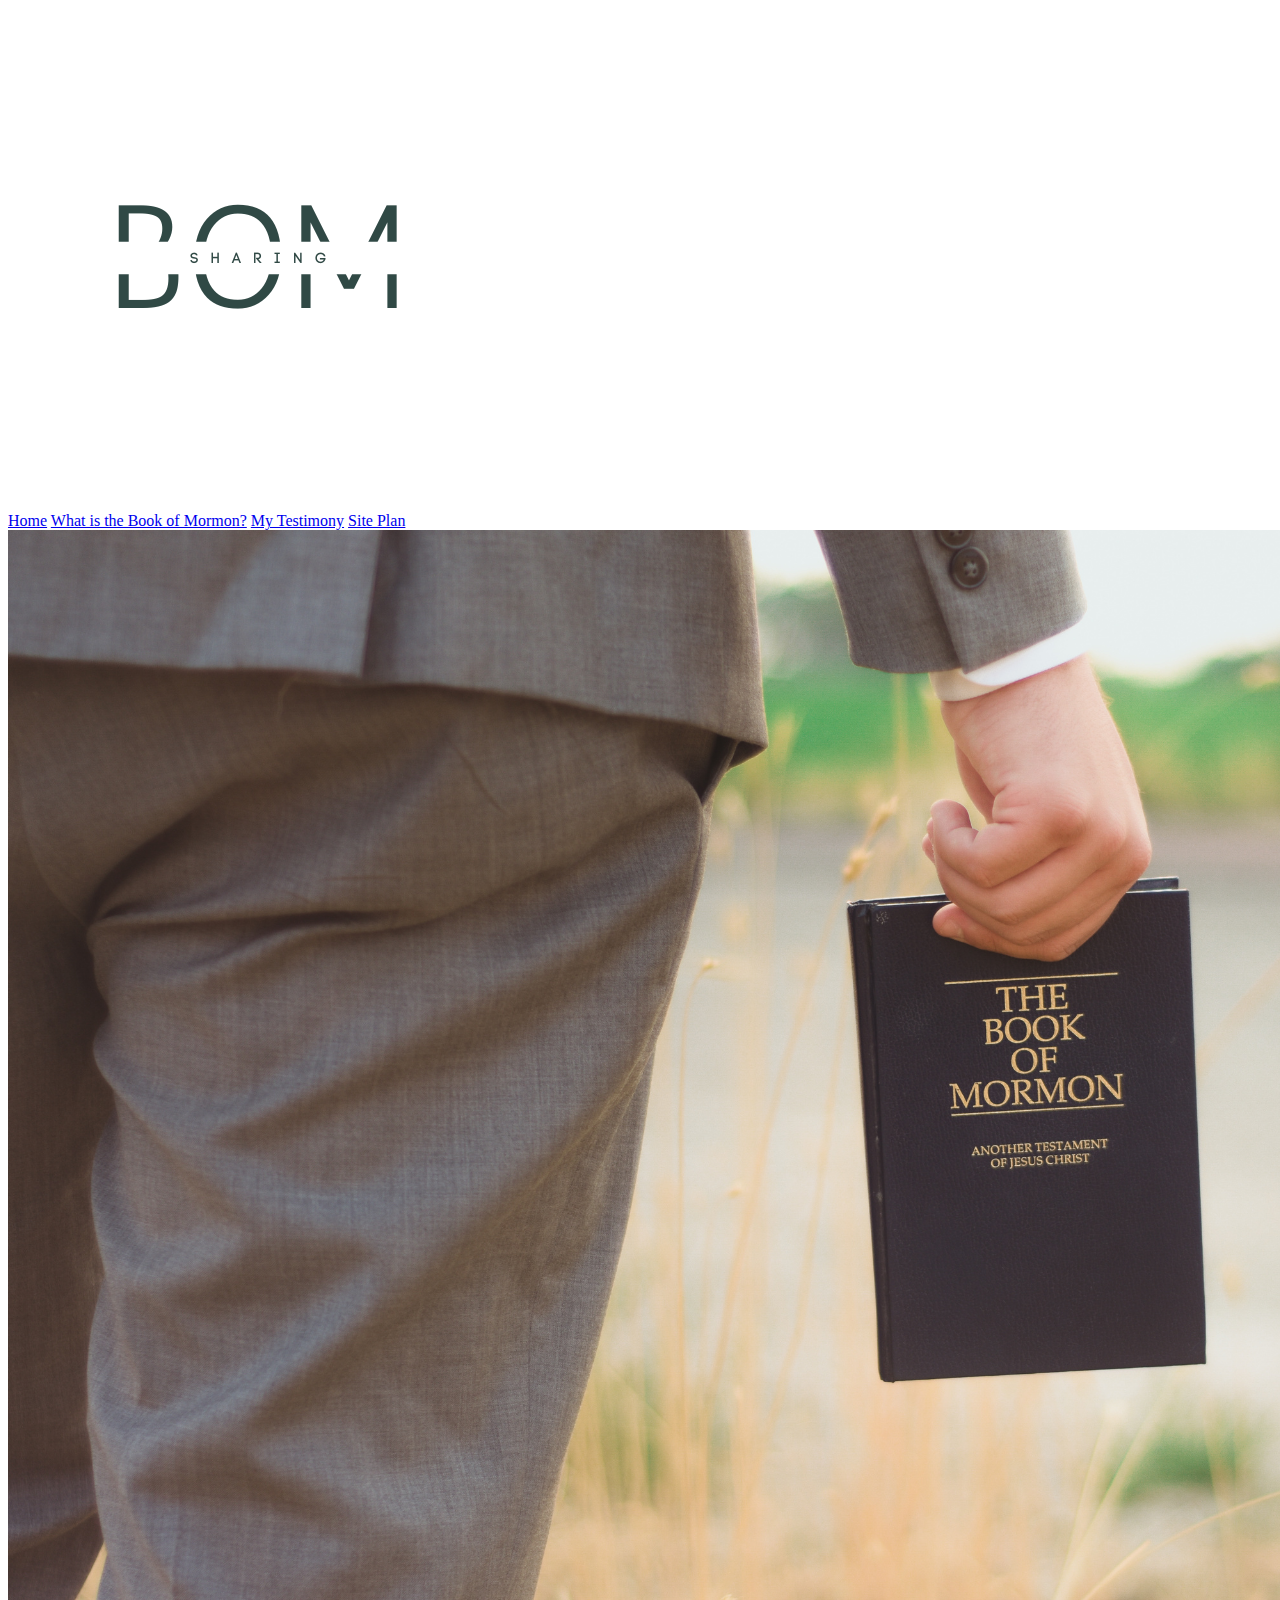
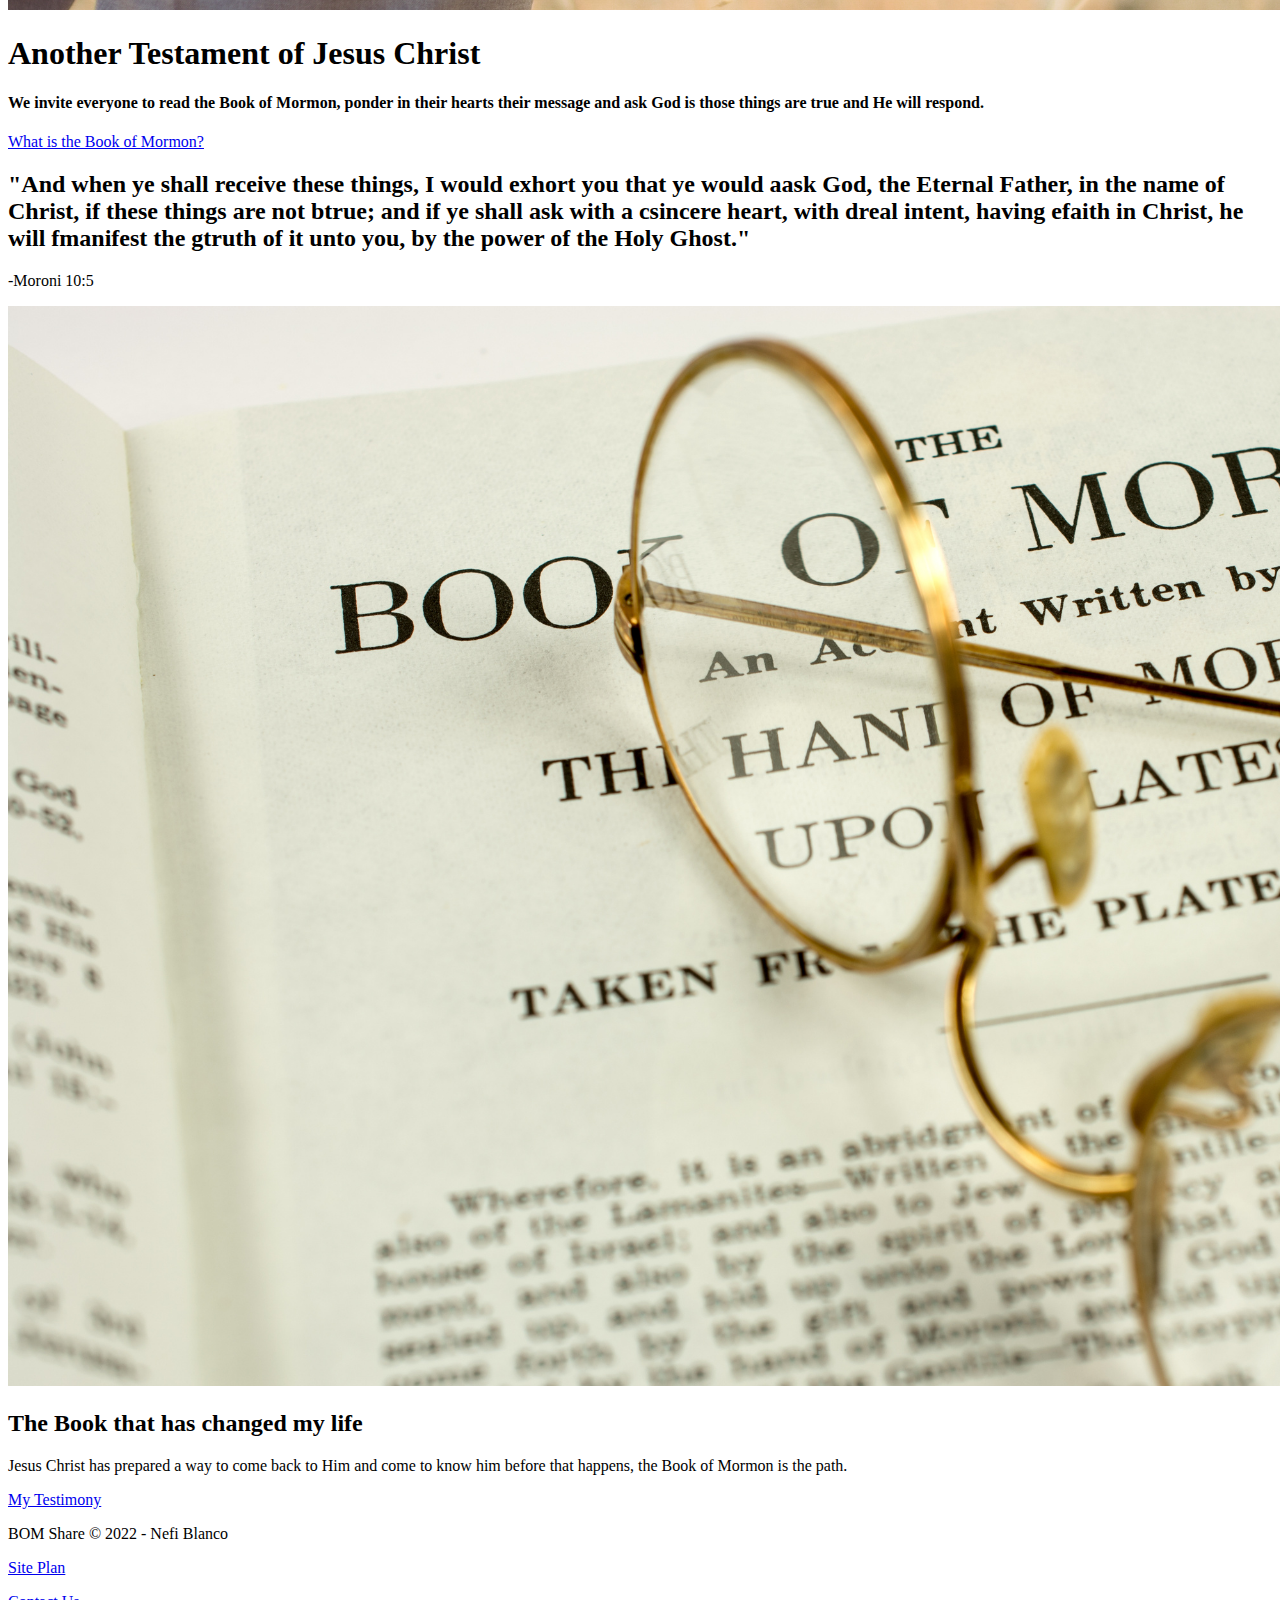
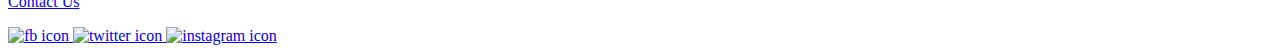
==== bomshare/index.html @ f108182d "html for personal site" ====
<!DOCTYPE html>
<html lang="en">
<head>
    <meta charset="UTF-8">
    <meta http-equiv="X-UA-Compatible" content="IE=edge">
    <meta name="viewport" content="width=device-width, initial-scale=1.0">
    <title>Personal Site</title>
    <link rel="stylesheet" href="styles/style.css">
</head>
<body>
    <div id="content">
        <header>
            <a id="logo_link" href="index.html">
            <img class="logo" src="images/BOM.jpg" alt="Personal Website Logo">
            </a>
                <nav>
                    <a href="index.html">Home</a>
                    <a href="whatisthebom.html">What is the Book of Mormon?</a>
                    <a href="mytestimony.html">My Testimony</a>
                    <a href="site-plan.html">Site Plan</a>
                </nav>
        </header>
        <div id="hero">
            <div id="hero-box">
                <img id="hero-img" src="images/1.png" alt="BOM presentation">
            </div>
            <div id="background"></div>
            <section id="hero-msg">
                <h1 class="home-title">Another Testament of Jesus Christ</h1>
                <h4>We invite everyone to read the Book of Mormon, ponder in their hearts their message and ask God is those things are true and He will respond.</h4>
                <div class="button-box">
                    <a class="book" href="whatisthebom.html">What is the Book of Mormon?</a>
                </div>
            </section>
        </div>
        <main class="home-grid">
            <div>
                <h2>"And when ye shall receive these things, I would exhort you that ye would aask God, the Eternal Father, in the name of Christ, if these things are not btrue; and if ye shall ask with a csincere heart, with dreal intent, having efaith in Christ, he will fmanifest the gtruth of it unto you, by the power of the Holy Ghost."</h2>
                <p>-Moroni 10:5</p>
            </div>
            <img class="bottom-hero" src="images/2.png" alt="open-book">
            <div id="background"></div>
            <section class="msg">
                <h2>The Book that has changed my life</h2>
                <p>Jesus Christ has prepared a way to come back to Him and come to know him before that happens, the Book of Mormon is the path.</p>
                <a class='mytestimony' href="mytestimony.html">My Testimony</a>
            </section>
        </main>
        <footer>
            <p>BOM Share &copy; 2022 - Nefi Blanco</p>
            <p><a href="site-plan.html">Site Plan</a></p>
            <p><a href="contactus.html">Contact Us</a></p>
            <div class="social">
                <a href="https://facebook.com" target="_blank">
                    <img class="smlogo" src="https://f.hubspotusercontent30.net/hubfs/2235233/blog-import/2020/20-08-Aug/sm-icons-facebook-logo.png" alt="fb icon">
                </a>
                <a href="https://youtube.com" target="_blank">
                    <img class="smlogo" src="https://blog.hootsuite.com/wp-content/uploads/2018/09/yt_icon_rgb-620x438.png" alt="twitter icon">
                </a>
                <a href="https://whatsapp.com" target="_blank">
                    <img class="smlogo" src="https://www.freepnglogos.com/uploads/whatsapp-png-logo-1.png" alt="instagram icon">
                </a>
            </div>
        </footer>
    </div>
</body>
</html>
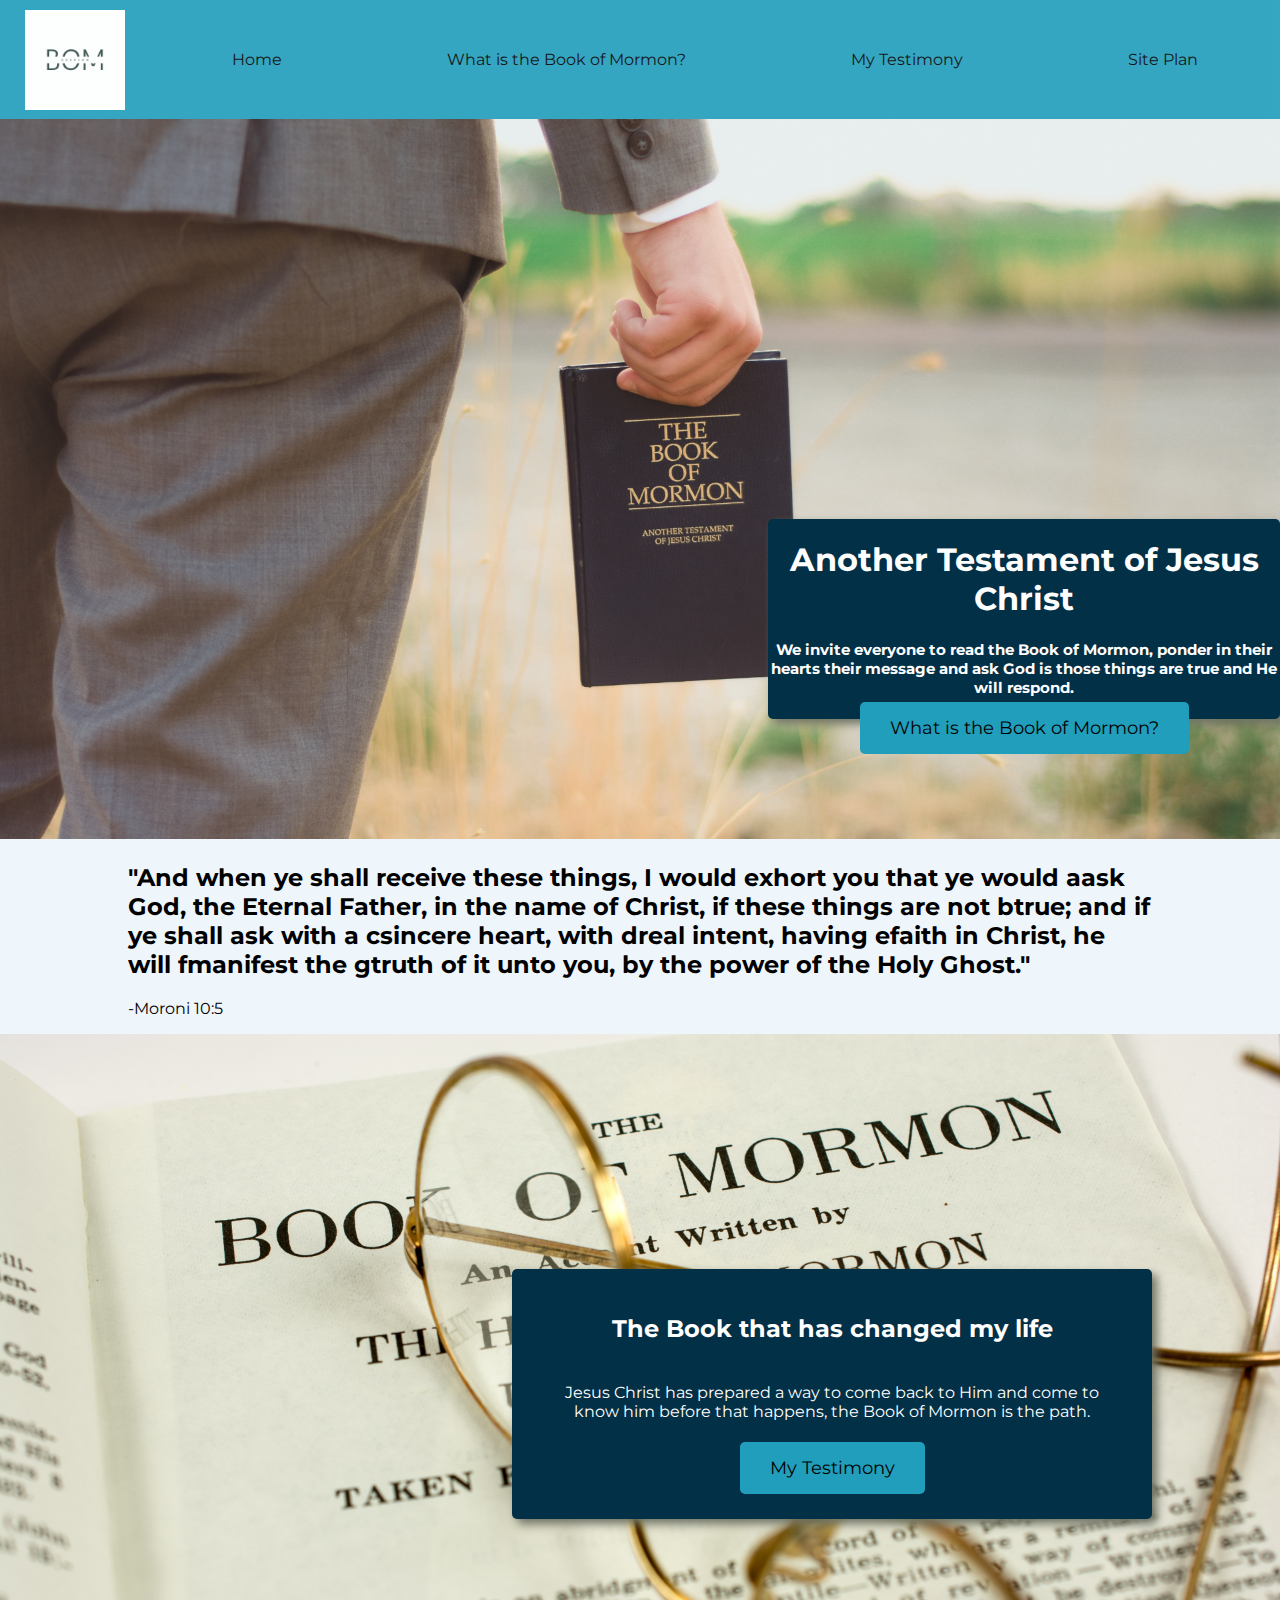
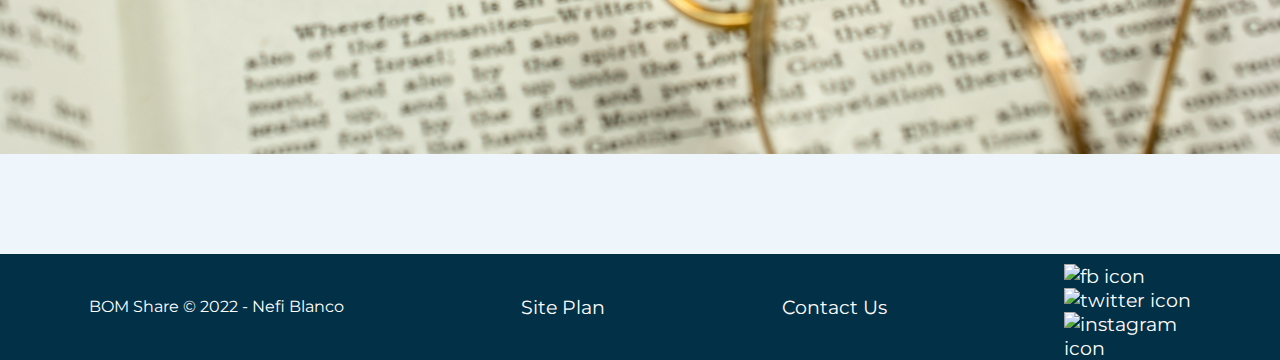
==== commit aadf4ccd: "Create css" ====
--- a/bomshare/index.html
+++ b/bomshare/index.html
@@ -24,7 +24,7 @@
             <div id="hero-box">
                 <img id="hero-img" src="images/1.png" alt="BOM presentation">
             </div>
-            <div id="background"></div>
+            <div class = "background" id="background1"></div>
             <section id="hero-msg">
                 <h1 class="home-title">Another Testament of Jesus Christ</h1>
                 <h4>We invite everyone to read the Book of Mormon, ponder in their hearts their message and ask God is those things are true and He will respond.</h4>
@@ -34,12 +34,12 @@
             </section>
         </div>
         <main class="home-grid">
-            <div>
+            <div class = "mid-message">
                 <h2>"And when ye shall receive these things, I would exhort you that ye would aask God, the Eternal Father, in the name of Christ, if these things are not btrue; and if ye shall ask with a csincere heart, with dreal intent, having efaith in Christ, he will fmanifest the gtruth of it unto you, by the power of the Holy Ghost."</h2>
                 <p>-Moroni 10:5</p>
             </div>
             <img class="bottom-hero" src="images/2.png" alt="open-book">
-            <div id="background"></div>
+            <div class = "background" id="background2"></div>
             <section class="msg">
                 <h2>The Book that has changed my life</h2>
                 <p>Jesus Christ has prepared a way to come back to Him and come to know him before that happens, the Book of Mormon is the path.</p>
--- a/bomshare/styles/style.css
+++ b/bomshare/styles/style.css
@@ -0,0 +1,145 @@
+@import url('https://fonts.googleapis.com/css2?family=Montserrat:wght@100&family=Source+Sans+Pro:wght@600&display=swap');
+
+#content{
+    max-width: 1600px;
+    margin: 0 auto;
+}
+body{
+    background-color:rgb(238, 245, 251);
+    font-family: 'Montserrat', sans-serif, Arial;
+    margin: 0;
+    padding: 0;
+}
+header{
+    background-color:#219ebc;
+    opacity: .9;
+    display: grid;
+    grid-template-columns: 150px auto;
+}
+nav a{
+    text-align: center;
+    padding: 50px;
+    color:black;
+    text-decoration: none;
+}
+nav a:hover{
+    background-color: #ffb703;
+    color: white;  
+}
+nav {
+    display: flex;
+    justify-content: space-around;
+}
+#logo_link{
+    padding-top: 5px;
+    justify-self: center;
+    align-self: center;
+}
+.logo{
+    width: 100px;
+}
+#hero-img{
+    width:100%;
+}
+#hero {
+    display: grid;
+    grid-template-columns: 1fr 1fr 1fr 2fr;
+}
+#hero-box {
+    grid-column: 1/5;
+    grid-row: 1/3;
+    z-index: -1;
+}
+#hero-msg{
+    grid-column: 4/5;
+    grid-row: 1/2;
+    margin-top: 400px;
+}
+#background1{
+    grid-column: 4/5;
+    grid-row: 1/2;
+    margin-top: 400px;
+}
+#hero-msg h1{
+    text-align: center;
+    color: white;
+}
+#hero-msg h4{
+    text-align: center;
+    color: white; 
+    font-size: 15px;
+}
+.button-box{
+    text-align: center; 
+}
+.background {
+    height: 200px;
+    background-color:#023047;
+    border-radius: 5px;
+    box-shadow: 5px 5px 10px #6f7364;
+}
+.book, .mytestimony{
+    background-color: #219ebc;
+    color:black;
+    text-decoration: none;
+    font-size: 18px;
+    padding: 15px 30px;
+    border-radius: 5px;
+}
+.book:hover, .mytestimony:hover{
+    background-color: #ffb703;
+    color: white;  
+}
+.home-grid{
+    display: grid;
+    grid-template-columns: repeat(10, 1fr);
+}
+.mid-message{
+    grid-column:2/10;
+    grid-row: 1/2;
+}
+.bottom-hero{
+    width: 100%;
+    grid-column: 1/11;
+    grid-row: 2/6;
+}
+#background2{
+    height:250px;
+    grid-column: 5/10;
+    grid-row: 3/5;
+}
+.msg{
+    text-align: center;
+    color: white;
+    padding: 25px;
+    grid-column: 5/10;
+    grid-row: 3/5;
+}
+.msg p{
+    padding : 20px;
+}
+footer{
+    background-color:#023047;
+    color:white;
+    margin-top: 100px;
+    display: flex;
+    justify-content: space-around;
+    align-items: center;
+}
+footer a{
+    color:white;
+    text-decoration: none;
+    font-size: 1.2em;
+    padding-top: 15px;
+}
+footer a:hover{
+    color:#ffb703;
+}
+.social{
+    width:10%;
+    padding-top: 10px;
+}
+.smlogo{
+    width:1.5em;
+    height:1.5em;
+}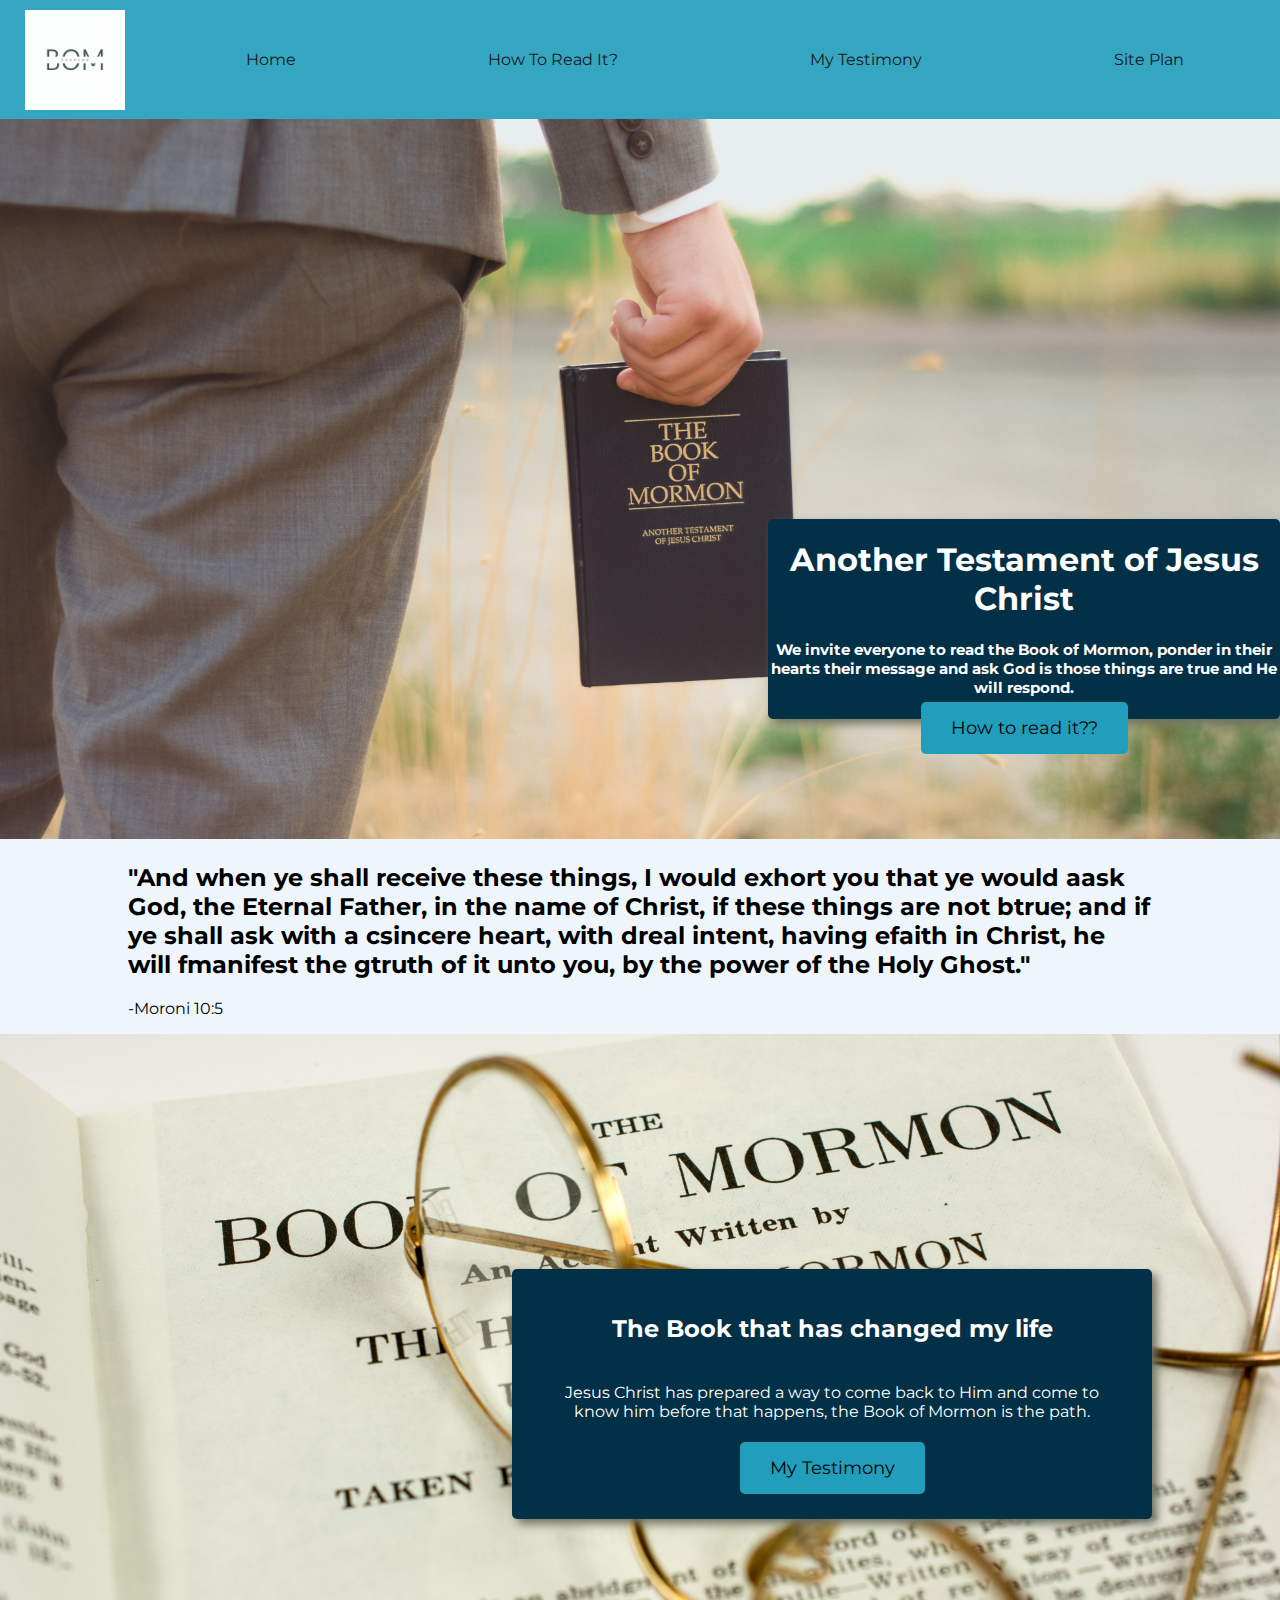
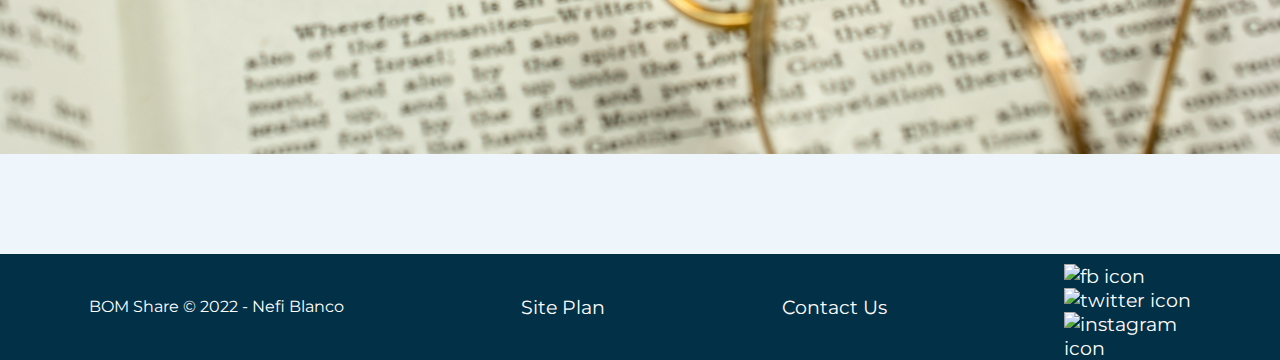
==== commit ea9ca777: "Subpage html and css" ====
--- a/bomshare/index.html
+++ b/bomshare/index.html
@@ -15,7 +15,7 @@
             </a>
                 <nav>
                     <a href="index.html">Home</a>
-                    <a href="whatisthebom.html">What is the Book of Mormon?</a>
+                    <a href="howtoreadit.html">How To Read It?</a>
                     <a href="mytestimony.html">My Testimony</a>
                     <a href="site-plan.html">Site Plan</a>
                 </nav>
@@ -29,7 +29,7 @@
                 <h1 class="home-title">Another Testament of Jesus Christ</h1>
                 <h4>We invite everyone to read the Book of Mormon, ponder in their hearts their message and ask God is those things are true and He will respond.</h4>
                 <div class="button-box">
-                    <a class="book" href="whatisthebom.html">What is the Book of Mormon?</a>
+                    <a class="book" href="whatisthebom.html">How to read it??</a>
                 </div>
             </section>
         </div>
--- a/bomshare/styles/style.css
+++ b/bomshare/styles/style.css
@@ -142,4 +142,54 @@
 .smlogo{
     width:1.5em;
     height:1.5em;
+}
+/*Secondary Page*/
+
+.testimony-grid{
+    display: grid;
+    grid-template-columns: repeat(9, 1fr);
+}
+#background3{
+    height: 300px;
+    grid-column: 2/9;
+    grid-row: 1/2;
+    margin-top: 50px;
+}
+#sub1-img1{
+    margin-top: 25px;
+    margin-left: -15%;
+    grid-column: 2/5;
+    grid-row:2/3;
+    width:130%;
+}
+#top-msg{
+    text-align: center;
+    color: white;
+    padding: 25px;
+    grid-column: 2/9;
+    grid-row: 1/2;
+    margin-top: 30px;
+
+}
+#sub1-img2{
+    margin-top: 25px;
+    margin-left: -15%;
+    grid-column: 6/9;
+    grid-row:2/3;
+    width: 130%;
+}
+#background4{
+    height: 220px;
+    grid-column: 2/9;
+    grid-row: 3/4;
+    margin-top: -50px;
+}
+#bottom-msg{
+   text-align: center;
+    color: white;
+    padding: 25px;
+    grid-column: 2/9;
+    grid-row: 3/4;
+    margin-top: -50px;
+
 }